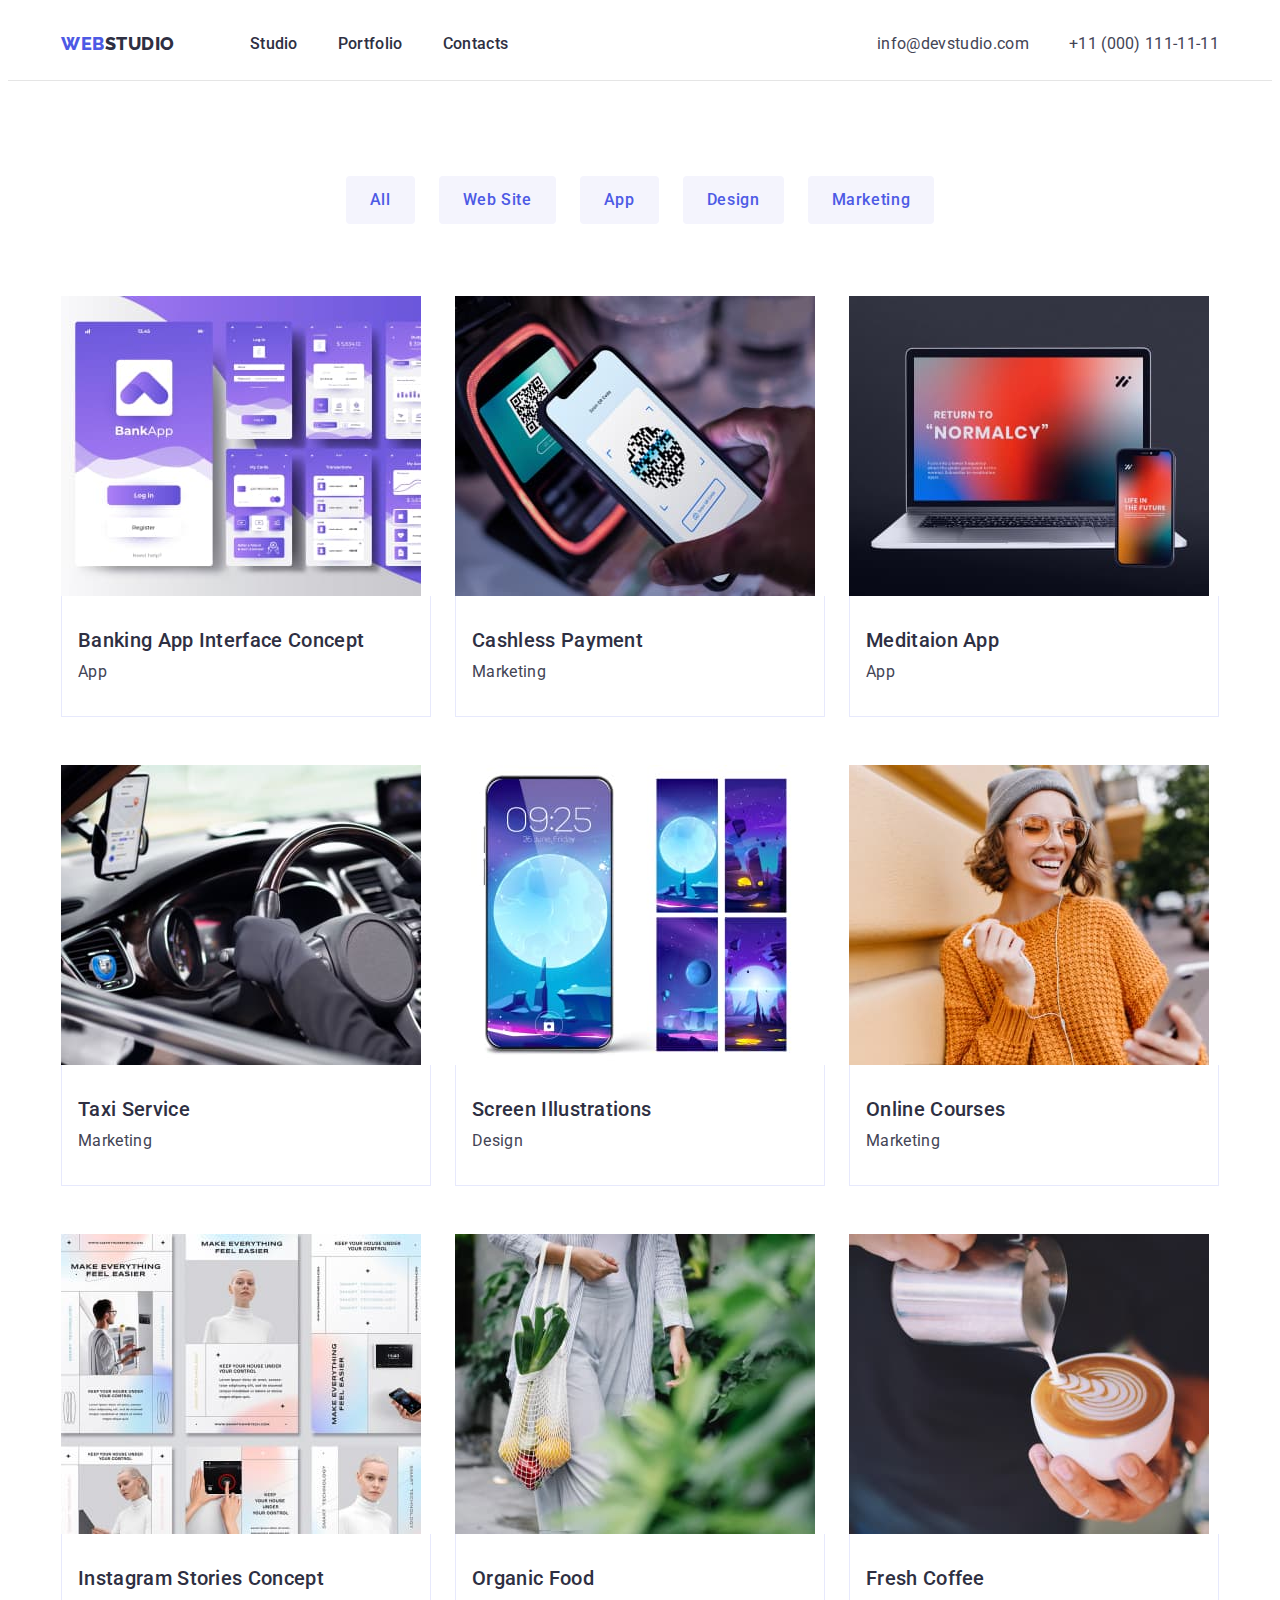
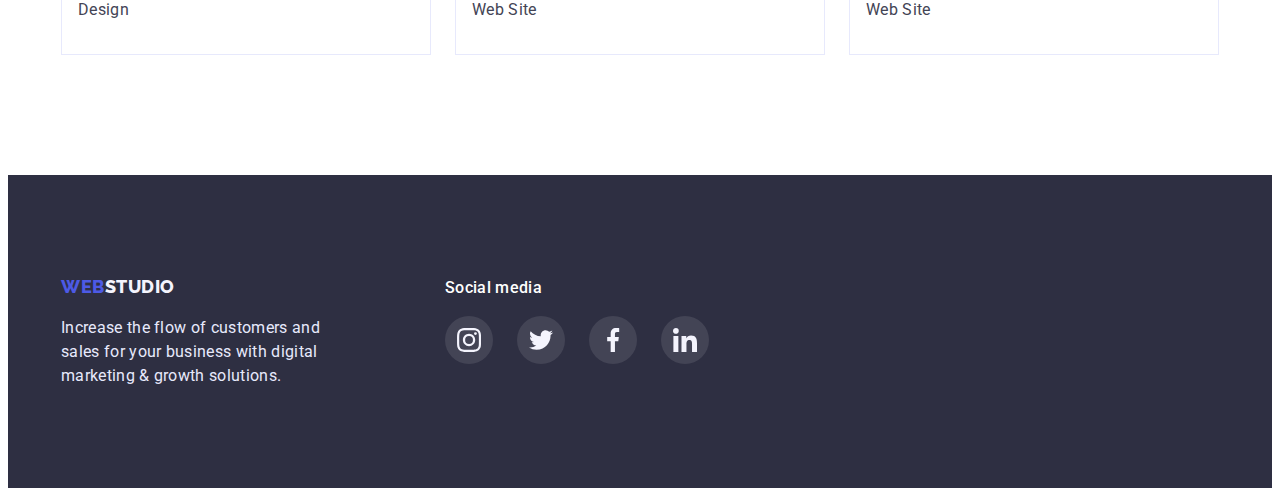
==== portfolio.html @ 110ab45d "Initial commit" ====
<!DOCTYPE html>
<html lang="en">
  <head>
    <meta charset="UTF-8" />
    <meta http-equiv="X-UA-Compatible" content="IE=edge" />
    <meta name="viewport" content="width=device-width, initial-scale=1.0" />
    <link
      rel="stylesheet"
      href="https://cdnjs.cloudflare.com/ajax/libs/modern-normalize/1.1.0/modern-normalize.min.css"
      integrity="sha512-wpPYUAdjBVSE4KJnH1VR1HeZfpl1ub8YT/NKx4PuQ5NmX2tKuGu6U/JRp5y+Y8XG2tV+wKQpNHVUX03MfMFn9Q=="
      crossorigin="anonymous"
      referrerpolicy="no-referrer"
    />
    <link rel="preconnect" href="https://fonts.googleapis.com" />
    <link rel="preconnect" href="https://fonts.gstatic.com" crossorigin />
    <link
      href="https://fonts.googleapis.com/css2?family=Raleway:wght@800&family=Roboto:wght@400;500;700;900&display=swap"
      rel="stylesheet"
    />
    <link rel="stylesheet" href="css/styles.css" />
    <title>Portfolio</title>
  </head>
  <body>
    <!-- Header section -->
    <header class="header">
      <div class="container header-wrapper">
        <nav class="header-navigation">
          <a href="./index.html" class="header-logo logo"
            ><span class="logo-wrap">WEB</span>STUDIO</a
          >
          <ul class="header-menu menu">
            <li class="menu-item">
              <a href="./index.html" class="menu-link">Studio</a>
            </li>
            <li class="menu-item">
              <a href="./portfolio.html" class="menu-link">Portfolio</a>
            </li>
            <li class="menu-item">
              <a href="" class="menu-link">Contacts</a>
            </li>
          </ul>
        </nav>
        <ul class="header-contacts contacts">
          <li class="contacts-item">
            <a href="mailto:info@devstudio.com" class="contacts-link"
              >info@devstudio.com</a
            >
          </li>
          <li class="contacts-item">
            <a href="tel:+110001111111" class="contacts-link">
              +11 (000) 111-11-11
            </a>
          </li>
        </ul>
      </div>
    </header>
    <!-- Portfolio section -->

    <main class="portfolio-page">
      <section class="portfolio section">
        <div class="container">
          <h1 class="portfolio-header" hidden>Portfolio</h1>
          <ul class="portfolio-filters">
            <li class="portfolio-filter">
              <button type="button" class="portfolio-btn btn">All</button>
            </li>
            <li class="portfolio-filter">
              <button type="button" class="portfolio-btn btn">Web Site</button>
            </li>
            <li class="portfolio-filter">
              <button type="button" class="portfolio-btn btn">App</button>
            </li>
            <li class="portfolio-filter">
              <button type="button" class="portfolio-btn btn">Design</button>
            </li>
            <li class="portfolio-filter">
              <button type="button" class="portfolio-btn btn">Marketing</button>
            </li>
          </ul>

          <ul class="portfolio-cards">
            <li class="portfolio-card">
              <a href="#" class="portfolio-link">
                <img
                  src="./images/portfolio/img-1.jpg"
                  alt="Interface of banking app"
                  class="portfolio-img"
                  width="360"
                  height="300"
                />
                <div class="portfolio-descr">
                  <h2 class="portfolio-title item-title">
                    Banking App Interface Concept
                  </h2>
                  <p class="portfolio-tag item-subtitle">App</p>
                </div>
              </a>
            </li>
            <li class="portfolio-card">
              <a href="#" class="portfolio-link">
                <img
                  src="./images/portfolio/img-2.jpg"
                  alt="Cashless payment"
                  class="portfolio-img"
                  width="360"
                  height="300"
                />
                <div class="portfolio-descr">
                  <h2 class="portfolio-title item-title">Cashless Payment</h2>
                  <p class="portfolio-tag item-subtitle">Marketing</p>
                </div>
              </a>
            </li>
            <li class="portfolio-card">
              <a href="#" class="portfolio-link">
                <img
                  src="./images/portfolio/img-3.jpg"
                  alt="Example of meditaion app"
                  class="portfolio-img"
                  width="360"
                  height="300"
                />
                <div class="portfolio-descr">
                  <h2 class="portfolio-title item-title">Meditaion App</h2>
                  <p class="portfolio-tag item-subtitle">App</p>
                </div>
              </a>
            </li>
            <li class="portfolio-card">
              <a href="#" class="portfolio-link">
                <img
                  src="./images/portfolio/img-4.jpg"
                  alt="Man in car with taxi service app"
                  class="portfolio-img"
                  width="360"
                  height="300"
                />
                <div class="portfolio-descr">
                  <h2 class="portfolio-title item-title">Taxi Service</h2>
                  <p class="portfolio-tag item-subtitle">Marketing</p>
                </div>
              </a>
            </li>
            <li class="portfolio-card">
              <a href="#" class="portfolio-link">
                <img
                  src="./images/portfolio/img-5.jpg"
                  alt="Example of screen illustrations"
                  class="portfolio-img"
                  width="360"
                  height="300"
                />
                <div class="portfolio-descr">
                  <h2 class="portfolio-title item-title">
                    Screen Illustrations
                  </h2>
                  <p class="portfolio-tag item-subtitle">Design</p>
                </div>
              </a>
            </li>
            <li class="portfolio-card">
              <a href="#" class="portfolio-link">
                <img
                  src="./images/portfolio/img-6.jpg"
                  alt="Woman listening online courses with headphones"
                  class="portfolio-img"
                  width="360"
                  height="300"
                />
                <div class="portfolio-descr">
                  <h2 class="portfolio-title item-title">Online Courses</h2>
                  <p class="portfolio-tag item-subtitle">Marketing</p>
                </div>
              </a>
            </li>
            <li class="portfolio-card">
              <a href="#" class="portfolio-link">
                <img
                  src="./images/portfolio/img-7.jpg"
                  alt="Interface of instagram stories"
                  class="portfolio-img"
                  width="360"
                  height="300"
                />
                <div class="portfolio-descr">
                  <h2 class="portfolio-title item-title">
                    Instagram Stories Concept
                  </h2>
                  <p class="portfolio-tag item-subtitle">Design</p>
                </div>
              </a>
            </li>
            <li class="portfolio-card">
              <a href="#" class="portfolio-link">
                <img
                  src="./images/portfolio/img-8.jpg"
                  alt="Woman with food in bag"
                  class="portfolio-img"
                  width="360"
                  height="300"
                />
                <div class="portfolio-descr">
                  <h2 class="portfolio-title item-title">Organic Food</h2>
                  <p class="portfolio-tag item-subtitle">Web Site</p>
                </div>
              </a>
            </li>
            <li class="portfolio-card">
              <a href="#" class="portfolio-link">
                <img
                  src="./images/portfolio/img-9.jpg"
                  alt="Barista making coffe"
                  class="portfolio-img"
                  width="360"
                  height="300"
                />
                <div class="portfolio-descr">
                  <h2 class="portfolio-title item-title">Fresh Coffee</h2>
                  <p class="portfolio-tag item-subtitle">Web Site</p>
                </div>
              </a>
            </li>
          </ul>
        </div>
      </section>
    </main>

    <!-- Footer section -->
    <footer class="footer">
      <div class="container footer-container">
        <div class="footer-descr">
          <a href="" class="footer-logo logo logo-light"
            ><span class="logo-wrap">WEB</span>STUDIO</a
          >
          <p class="footer-text">
            Increase the flow of customers and sales for your business with
            digital marketing & growth solutions.
          </p>
        </div>
        <div class="footer-social">
          <p class="footer-title">Social media</p>
          <ul class="social">
            <li class="social-item">
              <a href="" class="social-link footer-social-link">
                <svg class="social-icon" width="24" height="24">
                  <use href="./images/icons/sprite.svg#icon-instagram"></use>
                </svg>
              </a>
            </li>
            <li class="social-item">
              <a href="" class="social-link footer-social-link">
                <svg class="social-icon" width="24" height="24">
                  <use href="./images/icons/sprite.svg#icon-twitter"></use>
                </svg>
              </a>
            </li>
            <li class="social-item">
              <a href="" class="social-link footer-social-link">
                <svg class="social-icon" width="24" height="24">
                  <use href="./images/icons/sprite.svg#icon-facebook"></use>
                </svg>
              </a>
            </li>
            <li class="social-item">
              <a href="" class="social-link footer-social-link">
                <svg class="social-icon" width="24" height="24">
                  <use href="./images/icons/sprite.svg#icon-linkedin"></use>
                </svg>
              </a>
            </li>
          </ul>
        </div>
      </div>
    </footer>
  </body>
</html>
---- css/styles.css ----
/* Root file variables */
:root {
    --color-iris: #4d5ae5; /* CTA, focused, active stts, links */
    --color-ocean: #404bbf; /* CTAs */
    --color-navy-blue: #2e2f42; /* Overlay, shadows, headings */
    --color-green: #31d0aa; /* valid fields, sucs messages */
    --color-slate: #434455; /* body text */
    --color-light-slate: #8e8f99; /* helper text */
    --color-cornflower: #e7e9fc; /* accent color */
    --color-cloud: #f4f4fd; /* lightmode background */
    --color-navy-blue-modal: #2e2f42; /* modal overlay */
    --color-grey: #2e2f42;  /* hero background */
    --color-light: #fff;
    --color-footer-link: rgba(255, 255, 255, 0.1);
    --table-items-count: 4;
}
/* Variables end */

body {
    font-family: 'Roboto', sans-serif;
    line-height: calc(24 / 16);
    font-size: 16px;
    letter-spacing: 0.02em;
    color: var(--color-navy-blue); /* Most popular color on site */
}
a {
    text-decoration: none;
    color: inherit;
}
ul {
    list-style: none;
    margin: 0;
    padding: 0;
}
h1, h2, h3, h4, h5, h6 {
    margin: 0;
    padding: 0;
}
p {
    margin: 0;
}
img {
    display: block;
}
.container {
    width: 1158px;
    margin: 0 auto;
    padding: 0 15px;
}
.section {
    padding: 120px 0;
}
.header {
    border-bottom: 1px solid #E5E5E5;
    padding: 24px 0;
}

.header-wrapper {
    display: flex;
    justify-content: space-between;
    align-items: center;
}

.header-navigation {
    display: flex;
    align-items: center;
    gap: 75px;
}

.header-logo {}

.header-menu {}

.menu {
    display: flex;
    gap: 40px;
}

.menu-item {}

.menu-link {
    font-weight: 500;
}
.menu-link:hover {
    color: var(--color-ocean);
}
.header-contacts {}

.contacts {
    display: flex;
    gap: 40px;
}

.contacts-item {}

.contacts-link {
    color: var(--color-slate)
}
.contacts-link:hover {
    color: var(--color-ocean);
}

/* ============================================================= */
/* Index html styles starts here */
/* ============================================================= */

.main-page {}

.hero {
    background: linear-gradient(rgba(46, 47, 66, 0.7), rgba(46, 47, 66, 0.7)), url(../images/hero/hero-bg.jpg) center center/cover no-repeat;
    padding: 188px 0;
    max-width: 1440px;
    margin: 0 auto;
}

.hero-btn {
    color: var(--color-light);
    background-color: var(--color-iris);
    display: block;
    margin: 0 auto;
    padding: 16px 32px;
    margin-top: 48px;
}
.hero-btn:hover,
.hero-btn:focus {
    background-color: var(--color-ocean);
    cursor: pointer;
}
.main-page-header {
    font-weight: 700;
    font-size: 56px;
    line-height: calc(60 / 56);
    text-align: center;
    color: var(--color-light);
    width: 495px;
    margin: 0 auto;

}

.advantages {
    padding-bottom: 0;
}

.advantages-list {
    display: flex;
    gap: 24px;
}

.advantages-item {
    flex-basis: calc((100% - (24px * (var(--table-items-count) - 1))) / var(--table-items-count));
}
.advantages-img {
    background-color: var(--color-cloud);
    border-radius: 4px;
    padding: 24px 100px;
    margin-bottom: 8px;
}
.advantages-icon {
    display: block;
    margin: 0 auto;
}

.advantage-title {
    font-weight: 500;
    font-size: 20px;
    line-height: calc(24 / 20);
    margin-bottom: 8px;
}

.advantages-text {
    color: var(--color-slate);
}

.skills {}

.skills-header {}

.skills-list {
    display: flex;
    gap: 25px;
}

.skills-item {}

.skills-img {}

.team {
    background-color: var(--color-cloud);
}

.team-header {}

.team-list {
    display: flex;
    gap: 24px;
}

.team-item {
    background-color: #fff;
    box-shadow: 0px 1px 6px rgba(46, 47, 66, 0.08), 0px 1px 1px rgba(46, 47, 66, 0.16), 0px 2px 1px rgba(46, 47, 66, 0.08);
    border-radius: 0px 0px 4px 4px;
    flex-basis: calc((100% - (24px * (var(--table-items-count) - 1))) / var(--table-items-count));
}

.team-img {}

.team-descr {
    padding: 32px 0;
    text-align: center;
}

.team-title {
    margin-bottom: 8px;
}
.team-text {
    margin-bottom: 8px;
}
.customers {
    --table-items-count: 6;
}

.customers-list {
    display: flex;
    align-items: center;
    justify-content: space-between;
}

.customers-item {
    flex-basis: calc((100% - (24px * (var(--table-items-count) - 1))) / var(--table-items-count));
}

.customers-link {
    display: block;
    padding: 16px 32px;
    border: 1px solid var(--color-light-slate);
    border-radius: 4px;
}

.customers-icon {
    display: block;
    fill: var(--color-light-slate);
}
.customers-link:hover,
.customers-link:hover .customers-icon{
    fill: var(--color-ocean);
    border-color: var(--color-ocean);
}
/* ============================================================= */
/* Index html styles ends here */
/* ============================================================= */

.footer {
    background-color: var(--color-navy-blue);
    padding: 100px 0;
}
.footer-container {
    display: flex;
    align-items: baseline;
}
.footer-descr {
    margin-right: 120px;
}
.footer-logo {
}

.footer-text {
    color: var(--color-cornflower);
    width: 264px;
    margin-top: 16px;
}
.footer-social {

}
.footer-title {
    font-weight: 500;
    color: var(--color-light);
    margin-bottom: 16px;
}
.social {
    display: flex;
    justify-content: center;
    align-items: center;
    gap: 24px;
}

.social-item {}

.social-link {
    display: flex;
    align-items: center;
    justify-content: center;
    padding: 12px;
    background-color: var(--color-iris);
    border-radius: 100%;
}

.social-link:hover {
    background-color: var(--color-ocean);
}
.footer-social-link {
    background-color: var(--color-footer-link);
}
.footer-social-link:hover {
    background-color: var(--color-green);
}
.social-icon {}
/* ============================================================= */
/* Portfolio html styles starts here */
/* ============================================================= */
.portfolio {
    padding-top: 95px;
}

.portfolio-page {}

.portfolio-filters {
    display: flex;
    justify-content: center;
    align-items: center;
    gap: 24px;
    margin-bottom: 72px;
}

.portfolio-filter {
}
.portfolio-btn {
    color: var(--color-iris);
    background-color: var(--color-cloud);
    padding: 12px 24px;
}
.portfolio-btn:hover,
.portfolio-btn:focus {
    color: var(--color-light);
    background-color: var(--color-ocean);
    cursor: pointer;
}
.portfolio-cards {
    --table-items-count: 3;
    display: flex;
    flex-wrap: wrap;
    /* flex-wrap: wrap; */
    gap: 24px;
    row-gap: 48px;
}

.portfolio-card {
    flex-basis: calc((100% - (24px * (var(--table-items-count) - 1))) / var(--table-items-count));
}
.portfolio-card:hover {
    box-shadow: 0px 1px 6px rgba(46, 47, 66, 0.08), 0px 1px 1px rgba(46, 47, 66, 0.16), 0px 2px 1px rgba(46, 47, 66, 0.08);
}
.portfolio-descr {
    padding: 32px 0 32px 16px;
    border: 1px solid var(--color-cornflower);
    border-top: none;
}

.portfolio-img {
}

.portfolio-title {
    margin-bottom: 8px;
}

.portfolio-tag {}
/* ============================================================= */
/* Portfolio html styles ends here */
/* ============================================================= */

/* ============================================================= */
/* Common styles */
/* ============================================================= */
.btn {
    letter-spacing: 0.04em;
    font-family: 'Roboto', sans-serif;
    font-weight: 500;
    line-height: calc(24 / 16);
    font-size: 16px;
    cursor: pointer;
    border: none;
    border-radius: 4px;
}

.item-title {
    font-weight: 500;
    font-size: 20px;
    line-height: calc(24 / 20);
}

.item-subtitle {
    color: var(--color-slate);
}

.section-header {
    font-weight: 700;
    font-size: 36px;
    line-height: calc(40 / 36);
    text-align: center;
    margin-bottom: 72px;
}

.logo {
    font-family: 'Raleway', sans-serif;
    font-size: 18px;
    font-weight: 800;
    line-height: calc(24 / 18);
    letter-spacing: 0.03em;
    color: var(--color-navy-blue);
}

.logo-light {
    color: var(--color-cloud);
}

.logo-wrap {
    color: var(--color-iris)
}
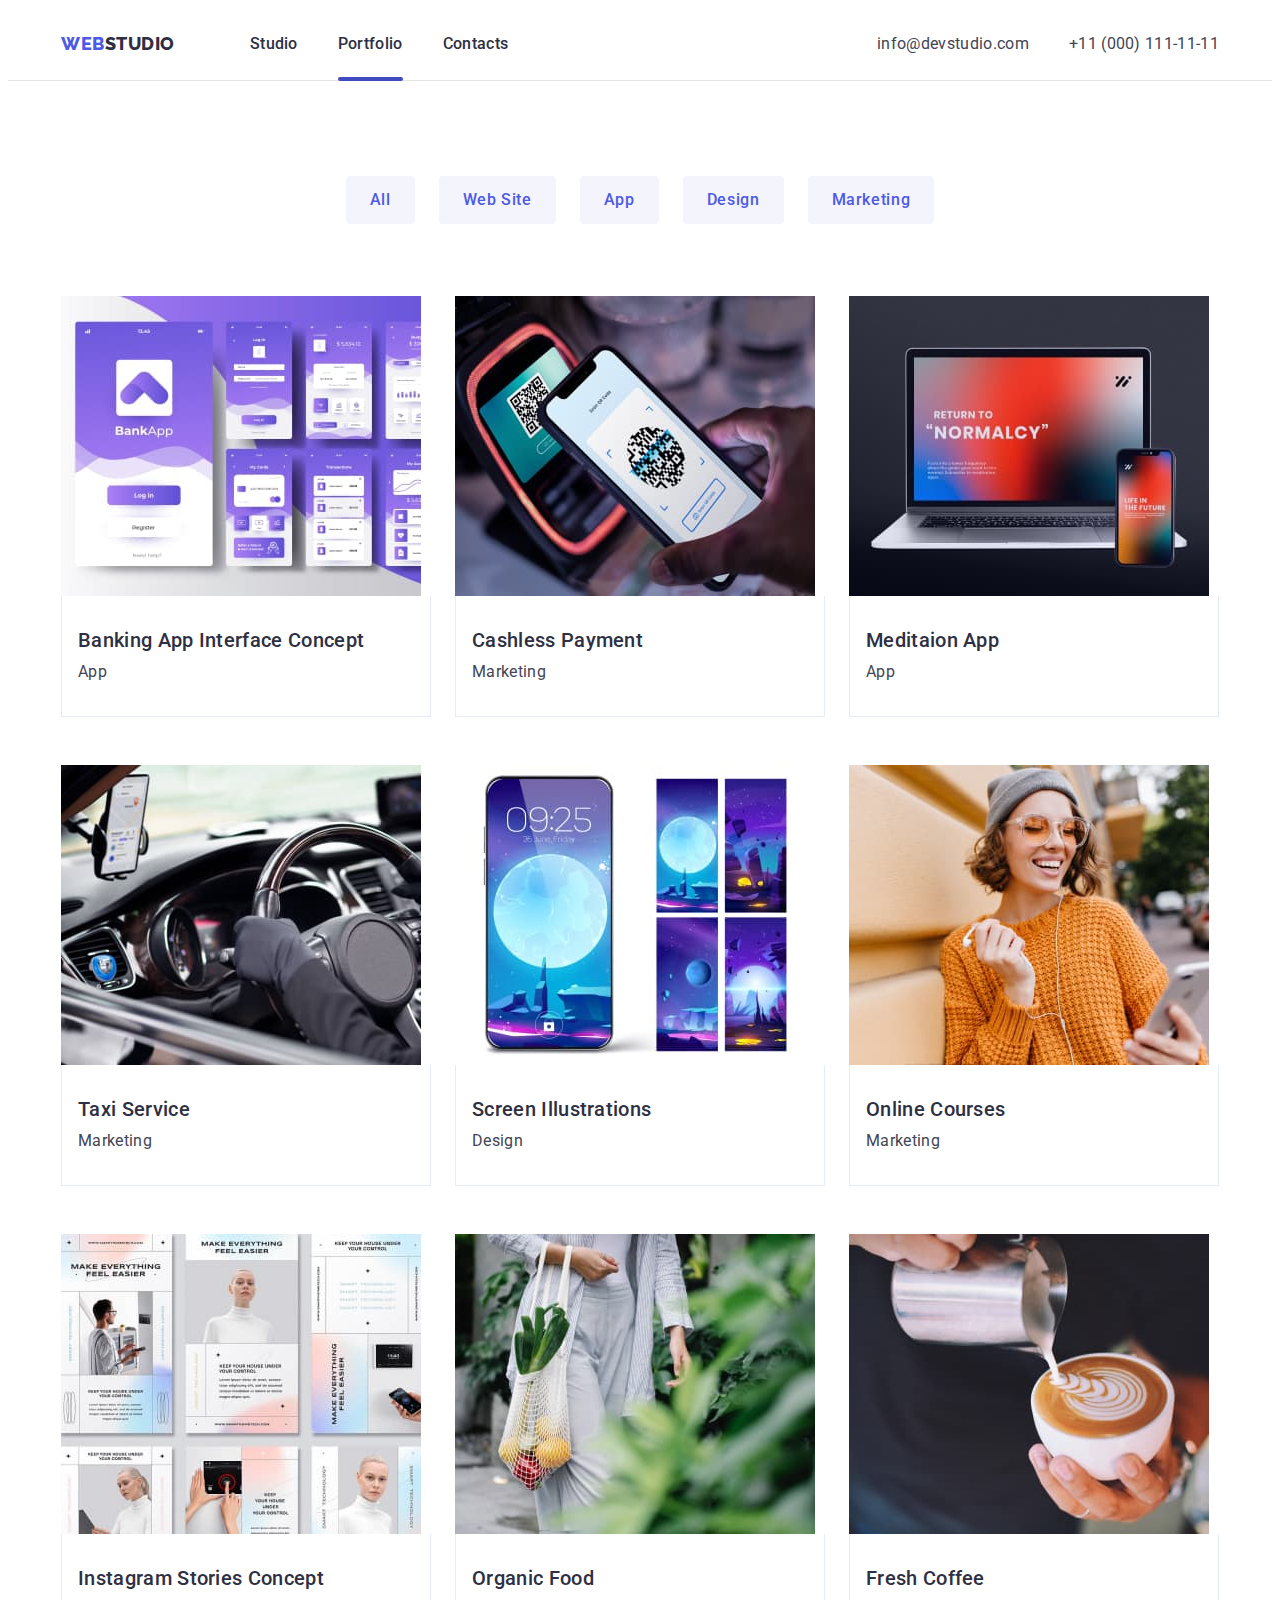
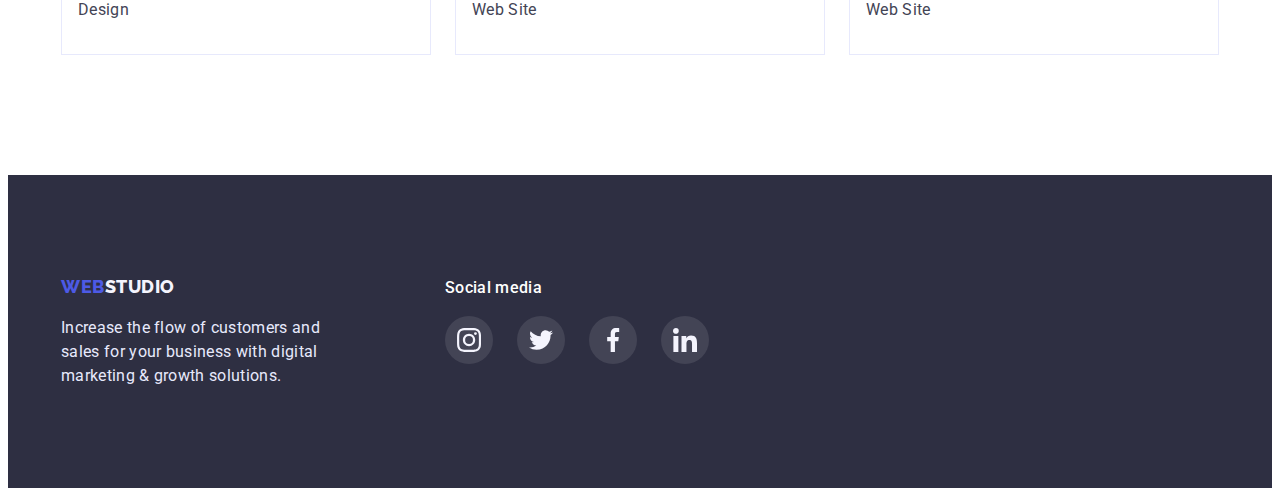
==== commit a2ec7f51: "Edit: fixed styles" ====
--- a/portfolio.html
+++ b/portfolio.html
@@ -33,7 +33,7 @@
               <a href="./index.html" class="menu-link">Studio</a>
             </li>
             <li class="menu-item">
-              <a href="./portfolio.html" class="menu-link">Portfolio</a>
+              <a href="./portfolio.html" class="menu-link current">Portfolio</a>
             </li>
             <li class="menu-item">
               <a href="" class="menu-link">Contacts</a>
@@ -81,13 +81,20 @@
           <ul class="portfolio-cards">
             <li class="portfolio-card">
               <a href="#" class="portfolio-link">
-                <img
-                  src="./images/portfolio/img-1.jpg"
-                  alt="Interface of banking app"
-                  class="portfolio-img"
-                  width="360"
-                  height="300"
-                />
+                <div class="portfolio-thumb">
+                  <img
+                    src="./images/portfolio/img-1.jpg"
+                    alt="Interface of banking app"
+                    class="portfolio-img"
+                    width="360"
+                    height="300"
+                  />
+                  <div class="portfolio-text">
+                    14 Stylish and User-Friendly App Design Concepts · Task
+                    Manager App · Calorie Tracker App · Exotic Fruit Ecommerce
+                    App · Cloud Storage App
+                  </div>
+                </div>
                 <div class="portfolio-descr">
                   <h2 class="portfolio-title item-title">
                     Banking App Interface Concept
@@ -98,13 +105,20 @@
             </li>
             <li class="portfolio-card">
               <a href="#" class="portfolio-link">
-                <img
-                  src="./images/portfolio/img-2.jpg"
-                  alt="Cashless payment"
-                  class="portfolio-img"
-                  width="360"
-                  height="300"
-                />
+                <div class="portfolio-thumb">
+                  <img
+                    src="./images/portfolio/img-2.jpg"
+                    alt="Cashless payment"
+                    class="portfolio-img"
+                    width="360"
+                    height="300"
+                  />
+                  <div class="portfolio-text">
+                    14 Stylish and User-Friendly App Design Concepts · Task
+                    Manager App · Calorie Tracker App · Exotic Fruit Ecommerce
+                    App · Cloud Storage App
+                  </div>
+                </div>
                 <div class="portfolio-descr">
                   <h2 class="portfolio-title item-title">Cashless Payment</h2>
                   <p class="portfolio-tag item-subtitle">Marketing</p>
@@ -113,13 +127,20 @@
             </li>
             <li class="portfolio-card">
               <a href="#" class="portfolio-link">
-                <img
-                  src="./images/portfolio/img-3.jpg"
-                  alt="Example of meditaion app"
-                  class="portfolio-img"
-                  width="360"
-                  height="300"
-                />
+                <div class="portfolio-thumb">
+                  <img
+                    src="./images/portfolio/img-3.jpg"
+                    alt="Example of meditaion app"
+                    class="portfolio-img"
+                    width="360"
+                    height="300"
+                  />
+                  <div class="portfolio-text">
+                    14 Stylish and User-Friendly App Design Concepts · Task
+                    Manager App · Calorie Tracker App · Exotic Fruit Ecommerce
+                    App · Cloud Storage App
+                  </div>
+                </div>
                 <div class="portfolio-descr">
                   <h2 class="portfolio-title item-title">Meditaion App</h2>
                   <p class="portfolio-tag item-subtitle">App</p>
@@ -128,13 +149,20 @@
             </li>
             <li class="portfolio-card">
               <a href="#" class="portfolio-link">
-                <img
-                  src="./images/portfolio/img-4.jpg"
-                  alt="Man in car with taxi service app"
-                  class="portfolio-img"
-                  width="360"
-                  height="300"
-                />
+                <div class="portfolio-thumb">
+                  <img
+                    src="./images/portfolio/img-4.jpg"
+                    alt="Man in car with taxi service app"
+                    class="portfolio-img"
+                    width="360"
+                    height="300"
+                  />
+                  <div class="portfolio-text">
+                    14 Stylish and User-Friendly App Design Concepts · Task
+                    Manager App · Calorie Tracker App · Exotic Fruit Ecommerce
+                    App · Cloud Storage App
+                  </div>
+                </div>
                 <div class="portfolio-descr">
                   <h2 class="portfolio-title item-title">Taxi Service</h2>
                   <p class="portfolio-tag item-subtitle">Marketing</p>
@@ -143,13 +171,20 @@
             </li>
             <li class="portfolio-card">
               <a href="#" class="portfolio-link">
-                <img
-                  src="./images/portfolio/img-5.jpg"
-                  alt="Example of screen illustrations"
-                  class="portfolio-img"
-                  width="360"
-                  height="300"
-                />
+                <div class="portfolio-thumb">
+                  <img
+                    src="./images/portfolio/img-5.jpg"
+                    alt="Example of screen illustrations"
+                    class="portfolio-img"
+                    width="360"
+                    height="300"
+                  />
+                  <div class="portfolio-text">
+                    14 Stylish and User-Friendly App Design Concepts · Task
+                    Manager App · Calorie Tracker App · Exotic Fruit Ecommerce
+                    App · Cloud Storage App
+                  </div>
+                </div>
                 <div class="portfolio-descr">
                   <h2 class="portfolio-title item-title">
                     Screen Illustrations
@@ -160,13 +195,20 @@
             </li>
             <li class="portfolio-card">
               <a href="#" class="portfolio-link">
-                <img
-                  src="./images/portfolio/img-6.jpg"
-                  alt="Woman listening online courses with headphones"
-                  class="portfolio-img"
-                  width="360"
-                  height="300"
-                />
+                <div class="portfolio-thumb">
+                  <img
+                    src="./images/portfolio/img-6.jpg"
+                    alt="Woman listening online courses with headphones"
+                    class="portfolio-img"
+                    width="360"
+                    height="300"
+                  />
+                  <div class="portfolio-text">
+                    14 Stylish and User-Friendly App Design Concepts · Task
+                    Manager App · Calorie Tracker App · Exotic Fruit Ecommerce
+                    App · Cloud Storage App
+                  </div>
+                </div>
                 <div class="portfolio-descr">
                   <h2 class="portfolio-title item-title">Online Courses</h2>
                   <p class="portfolio-tag item-subtitle">Marketing</p>
@@ -175,13 +217,20 @@
             </li>
             <li class="portfolio-card">
               <a href="#" class="portfolio-link">
-                <img
-                  src="./images/portfolio/img-7.jpg"
-                  alt="Interface of instagram stories"
-                  class="portfolio-img"
-                  width="360"
-                  height="300"
-                />
+                <div class="portfolio-thumb">
+                  <img
+                    src="./images/portfolio/img-7.jpg"
+                    alt="Interface of instagram stories"
+                    class="portfolio-img"
+                    width="360"
+                    height="300"
+                  />
+                  <div class="portfolio-text">
+                    14 Stylish and User-Friendly App Design Concepts · Task
+                    Manager App · Calorie Tracker App · Exotic Fruit Ecommerce
+                    App · Cloud Storage App
+                  </div>
+                </div>
                 <div class="portfolio-descr">
                   <h2 class="portfolio-title item-title">
                     Instagram Stories Concept
@@ -192,13 +241,20 @@
             </li>
             <li class="portfolio-card">
               <a href="#" class="portfolio-link">
-                <img
-                  src="./images/portfolio/img-8.jpg"
-                  alt="Woman with food in bag"
-                  class="portfolio-img"
-                  width="360"
-                  height="300"
-                />
+                <div class="portfolio-thumb">
+                  <img
+                    src="./images/portfolio/img-8.jpg"
+                    alt="Woman with food in bag"
+                    class="portfolio-img"
+                    width="360"
+                    height="300"
+                  />
+                  <div class="portfolio-text">
+                    14 Stylish and User-Friendly App Design Concepts · Task
+                    Manager App · Calorie Tracker App · Exotic Fruit Ecommerce
+                    App · Cloud Storage App
+                  </div>
+                </div>
                 <div class="portfolio-descr">
                   <h2 class="portfolio-title item-title">Organic Food</h2>
                   <p class="portfolio-tag item-subtitle">Web Site</p>
@@ -207,13 +263,20 @@
             </li>
             <li class="portfolio-card">
               <a href="#" class="portfolio-link">
-                <img
-                  src="./images/portfolio/img-9.jpg"
-                  alt="Barista making coffe"
-                  class="portfolio-img"
-                  width="360"
-                  height="300"
-                />
+                <div class="portfolio-thumb">
+                  <img
+                    src="./images/portfolio/img-9.jpg"
+                    alt="Barista making coffe"
+                    class="portfolio-img"
+                    width="360"
+                    height="300"
+                  />
+                  <div class="portfolio-text">
+                    14 Stylish and User-Friendly App Design Concepts · Task
+                    Manager App · Calorie Tracker App · Exotic Fruit Ecommerce
+                    App · Cloud Storage App
+                  </div>
+                </div>
                 <div class="portfolio-descr">
                   <h2 class="portfolio-title item-title">Fresh Coffee</h2>
                   <p class="portfolio-tag item-subtitle">Web Site</p>
--- a/css/styles.css
+++ b/css/styles.css
@@ -13,9 +13,9 @@
     --color-light: #fff;
     --color-footer-link: rgba(255, 255, 255, 0.1);
     --table-items-count: 4;
+    --hover-effect: .25s cubic-bezier(0.4, 0, 0.2, 1);
 }
 /* Variables end */
-
 body {
     font-family: 'Roboto', sans-serif;
     line-height: calc(24 / 16);
@@ -75,11 +75,24 @@
     display: flex;
     gap: 40px;
 }
-
-.menu-item {}
+.menu-item {
+    position: relative;
+}
+.menu-link.current::before {
+    content: '';
+    background-color: var(--color-ocean);
+    border-radius: 2px;
+    width: 100%;
+    height: 4px;
+    display: block;
+    position: absolute;
+    bottom: -25px;
+    right: 0;
+}
 
 .menu-link {
     font-weight: 500;
+    transition: color var(--hover-effect);
 }
 .menu-link:hover {
     color: var(--color-ocean);
@@ -94,7 +107,8 @@
 .contacts-item {}
 
 .contacts-link {
-    color: var(--color-slate)
+    color: var(--color-slate);  
+    transition: color var(--hover-effect);
 }
 .contacts-link:hover {
     color: var(--color-ocean);
@@ -120,6 +134,7 @@
     margin: 0 auto;
     padding: 16px 32px;
     margin-top: 48px;
+    transition: background-color var(--hover-effect);
 }
 .hero-btn:hover,
 .hero-btn:focus {
@@ -234,11 +249,13 @@
     padding: 16px 32px;
     border: 1px solid var(--color-light-slate);
     border-radius: 4px;
+    transition: border-color var(--hover-effect);
 }
 
 .customers-icon {
     display: block;
     fill: var(--color-light-slate);
+    transition: fill var(--hover-effect);
 }
 .customers-link:hover,
 .customers-link:hover .customers-icon{
@@ -292,6 +309,7 @@
     padding: 12px;
     background-color: var(--color-iris);
     border-radius: 100%;
+    transition: background-color var(--hover-effect);
 }
 
 .social-link:hover {
@@ -327,12 +345,15 @@
     color: var(--color-iris);
     background-color: var(--color-cloud);
     padding: 12px 24px;
+    border-radius: 4px;
+    transition: color var(--hover-effect), background-color var(--hover-effect), box-shadow var(--hover-effect);
 }
 .portfolio-btn:hover,
 .portfolio-btn:focus {
     color: var(--color-light);
     background-color: var(--color-ocean);
     cursor: pointer;
+    box-shadow: 0px 3px 1px rgba(0, 0, 0, 0.1), 0px 2px 1px rgba(0, 0, 0, 0.08), 0px 2px 2px rgba(0, 0, 0, 0.12);
 }
 .portfolio-cards {
     --table-items-count: 3;
@@ -345,6 +366,7 @@
 
 .portfolio-card {
     flex-basis: calc((100% - (24px * (var(--table-items-count) - 1))) / var(--table-items-count));
+    transition: box-shadow var(--hover-effect);
 }
 .portfolio-card:hover {
     box-shadow: 0px 1px 6px rgba(46, 47, 66, 0.08), 0px 1px 1px rgba(46, 47, 66, 0.16), 0px 2px 1px rgba(46, 47, 66, 0.08);
@@ -363,10 +385,81 @@
 }
 
 .portfolio-tag {}
+.portfolio-thumb {
+    position: relative;
+    overflow: hidden;
+}
+.portfolio-text {
+    position: absolute;
+    top: 0;
+    left: 0;
+    width: 100%;
+    height: 100%;
+    padding: 40px 32px;
+    background-color: var(--color-iris);
+    color: var(--color-cloud);
+    transform: translateY(100%);
+    transition: transform var(--hover-effect);
+}
+.portfolio-card:hover .portfolio-text {
+    transform: translateY(0);
+}
 /* ============================================================= */
 /* Portfolio html styles ends here */
 /* ============================================================= */
-
+.backdrop {
+    position: fixed;
+    top: 0;
+    left: 0;
+
+    width: 100%;
+    height: 100%;
+    background-color: rgba(0, 0, 0, 0.5);
+    transition: visibility var(--hover-effect), opacity var(--hover-effect);
+}
+.backdrop.is-hidden {
+    opacity: 0;
+    pointer-events: none;
+    visibility: hidden; 
+}
+.modal {
+    position: relative;
+    top: 50%;
+    left: 50%;
+    transform: translate(-50%, -50%);
+    opacity: 1;
+    width: 408px;
+    height: 576px;
+    background: #FCFCFC;
+    box-shadow: 0px 1px 1px rgba(0, 0, 0, 0.14), 0px 1px 3px rgba(0, 0, 0, 0.12), 0px 2px 1px rgba(0, 0, 0, 0.2);
+    border-radius: 4px;
+    transition: transform var(--hover-effect), opacity var(--hover-effect);
+}
+.backdrop.is-hidden .modal {
+    transform: translate(-50%, -70%);
+    opacity: 0;
+}
+
+.modal-btn {
+    position: absolute;
+    top: 24px;
+    right: 24px;
+    display: flex;
+    justify-content: center;
+    align-items: center;
+    border: 1px solid rgba(0, 0, 0, 0.1);
+    background: var(--color-cornflower);
+    width: 24px;
+    height: 24px;
+    border-radius: 50%;
+    cursor: pointer;
+}
+.modal-btn:active {
+    background: var(--color-ocean);
+}
+.modal-btn:active .modal-icon {
+    fill: var(--color-light);
+}
 /* ============================================================= */
 /* Common styles */
 /* ============================================================= */
